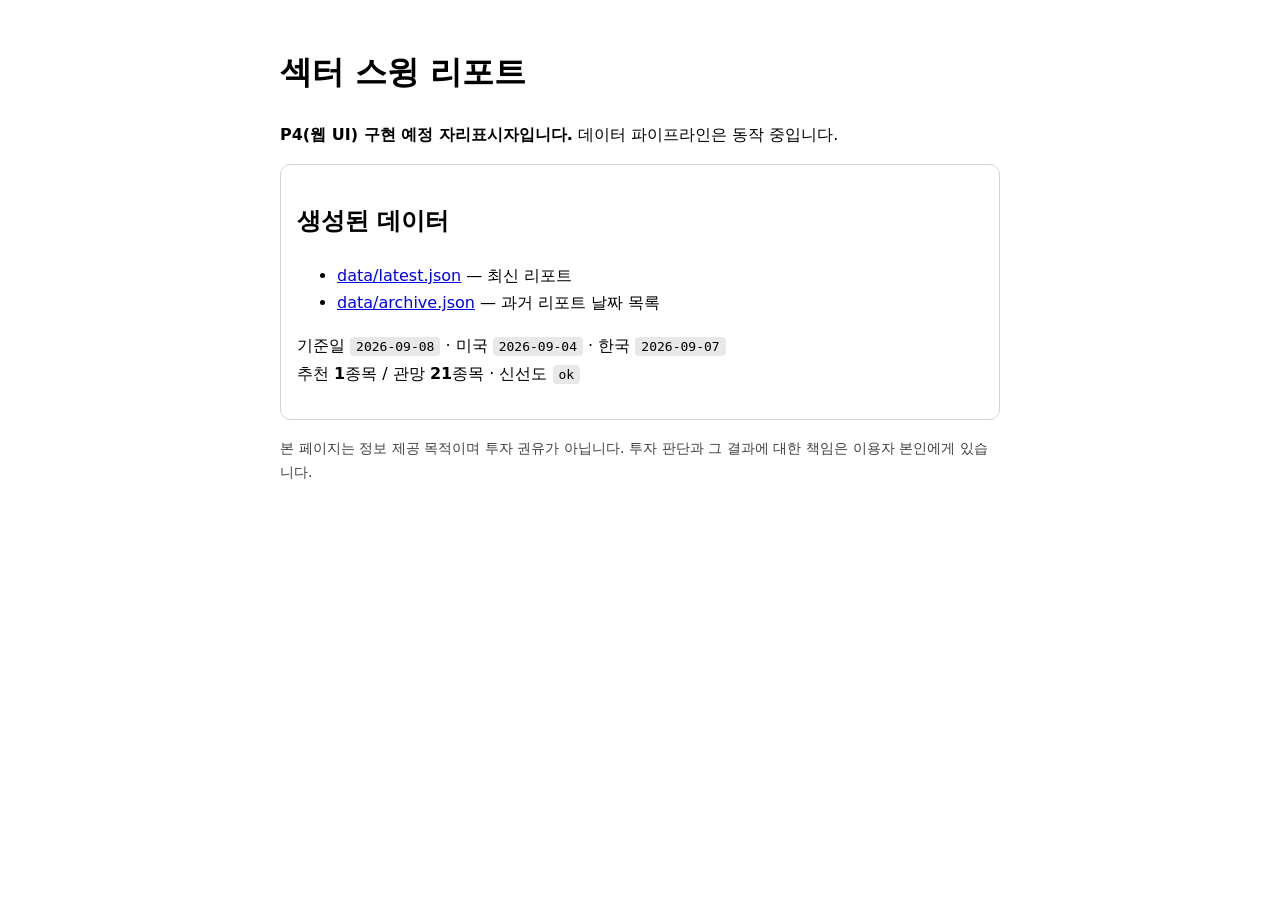
==== docs/index.html @ c624f98d "feat: 섹터 스윙 리포트 데이터 파이프라인 (P0~P3) - 미국 섹터 18종 모멘텀 랭킹 + SPY 200일선 시장 국면 판정 - 한국 섹터 ETF 22종 수집 (FDR ->" ====
<!doctype html>
<html lang="ko">
<head>
<meta charset="utf-8">
<meta name="viewport" content="width=device-width, initial-scale=1">
<title>섹터 스윙 리포트</title>
<style>
  :root { color-scheme: light dark; }
  body { font-family: system-ui, -apple-system, "Segoe UI", sans-serif;
         max-width: 720px; margin: 0 auto; padding: 24px; line-height: 1.7; }
  code { background: rgba(128,128,128,.18); padding: 2px 6px; border-radius: 4px; }
  .box { border: 1px solid rgba(128,128,128,.35); border-radius: 10px; padding: 16px; margin: 16px 0; }
</style>
</head>
<body>
  <h1>섹터 스윙 리포트</h1>
  <p><strong>P4(웹 UI) 구현 예정 자리표시자입니다.</strong> 데이터 파이프라인은 동작 중입니다.</p>
  <div class="box">
    <h2>생성된 데이터</h2>
    <ul>
      <li><a href="data/latest.json">data/latest.json</a> — 최신 리포트</li>
      <li><a href="data/archive.json">data/archive.json</a> — 과거 리포트 날짜 목록</li>
    </ul>
    <p id="status">불러오는 중…</p>
  </div>
  <p style="font-size:.9em;opacity:.75">
    본 페이지는 정보 제공 목적이며 투자 권유가 아닙니다. 투자 판단과 그 결과에 대한 책임은 이용자 본인에게 있습니다.
  </p>
<script>
fetch('data/latest.json?t=' + Date.now())
  .then(r => r.json())
  .then(d => {
    document.getElementById('status').innerHTML =
      `기준일 <code>${d.report_date}</code> · 미국 <code>${d.us_asof}</code> · 한국 <code>${d.kr_asof}</code><br>` +
      `추천 <strong>${d.counts.picks}</strong>종목 / 관망 <strong>${d.counts.watch}</strong>종목 · 신선도 <code>${d.freshness.status}</code>`;
  })
  .catch(e => { document.getElementById('status').textContent = '데이터를 불러오지 못했습니다: ' + e; });
</script>
</body>
</html>
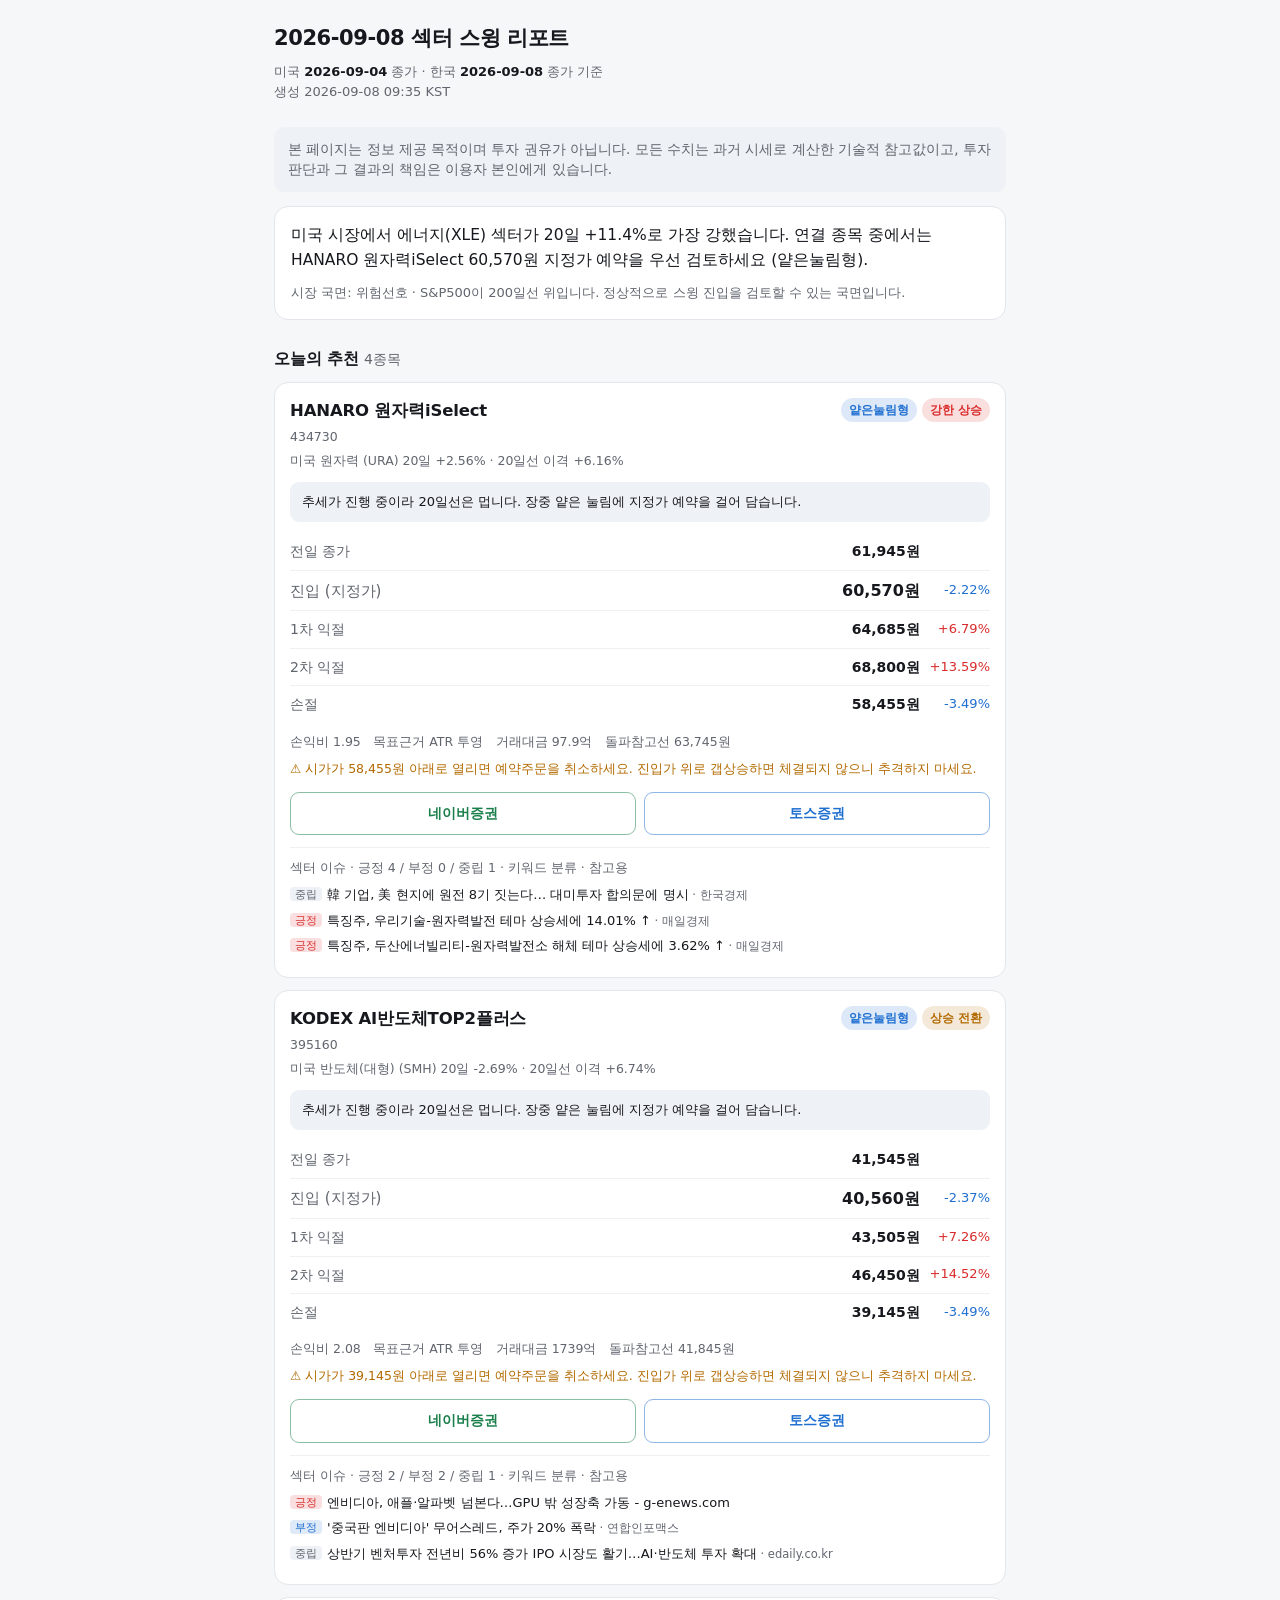
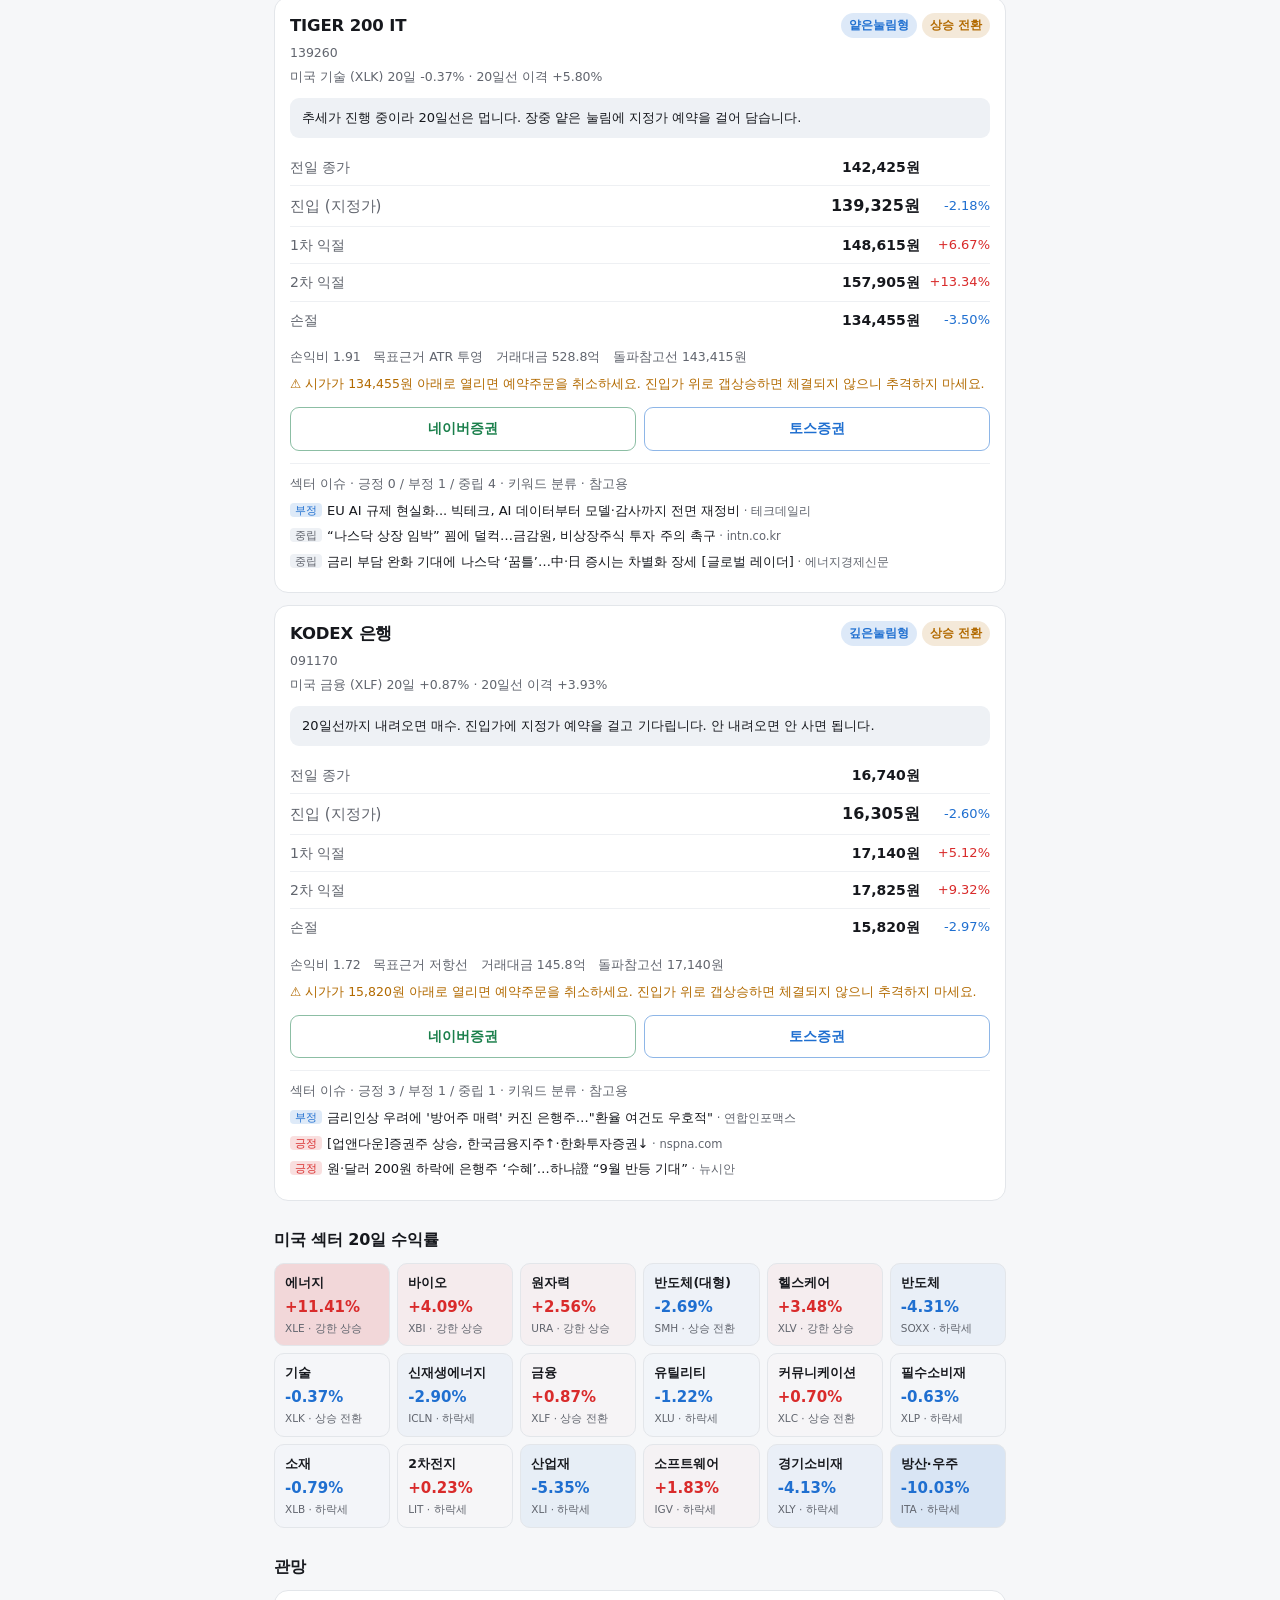
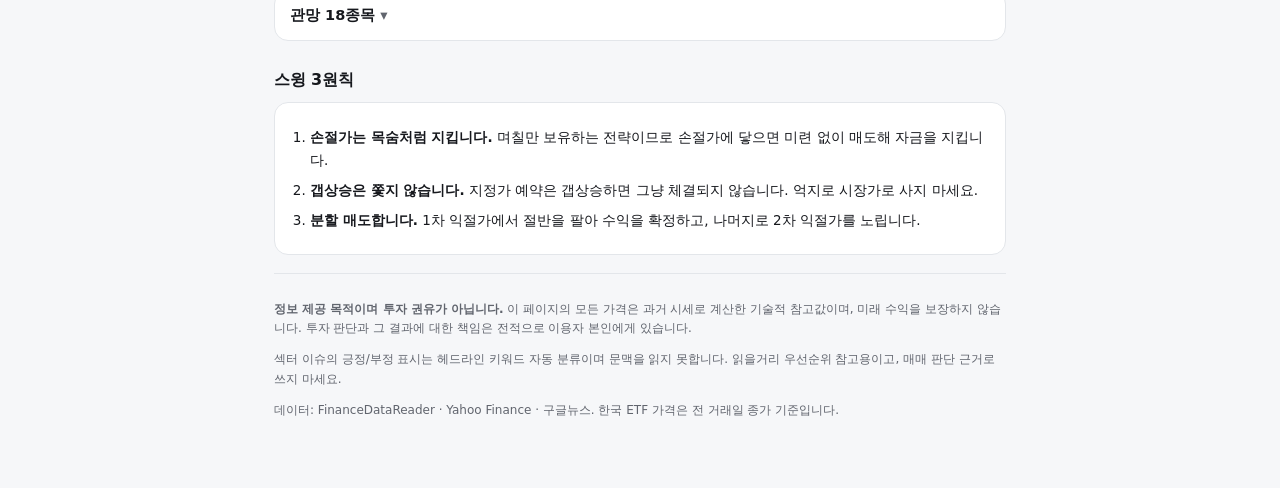
==== commit b74361c4: "feat: 예약주문 실행 제약 반영 + Gemini 분류 + 웹 UI (P4) ## 진입가를 예약 지정가 매수로 실행 가능하게 수정 '돌파 시 진입'은 예약매매로 구현되지 않는다." ====
--- a/docs/index.html
+++ b/docs/index.html
@@ -2,39 +2,55 @@
 <html lang="ko">
 <head>
 <meta charset="utf-8">
-<meta name="viewport" content="width=device-width, initial-scale=1">
+<meta name="viewport" content="width=device-width, initial-scale=1, viewport-fit=cover">
+<meta name="color-scheme" content="light dark">
+<meta name="description" content="미국 섹터 흐름을 한국 섹터 ETF 스윙 매매로 연결하는 매일 아침 리포트">
 <title>섹터 스윙 리포트</title>
-<style>
-  :root { color-scheme: light dark; }
-  body { font-family: system-ui, -apple-system, "Segoe UI", sans-serif;
-         max-width: 720px; margin: 0 auto; padding: 24px; line-height: 1.7; }
-  code { background: rgba(128,128,128,.18); padding: 2px 6px; border-radius: 4px; }
-  .box { border: 1px solid rgba(128,128,128,.35); border-radius: 10px; padding: 16px; margin: 16px 0; }
-</style>
+<link rel="stylesheet" href="assets/style.css">
 </head>
 <body>
-  <h1>섹터 스윙 리포트</h1>
-  <p><strong>P4(웹 UI) 구현 예정 자리표시자입니다.</strong> 데이터 파이프라인은 동작 중입니다.</p>
-  <div class="box">
-    <h2>생성된 데이터</h2>
-    <ul>
-      <li><a href="data/latest.json">data/latest.json</a> — 최신 리포트</li>
-      <li><a href="data/archive.json">data/archive.json</a> — 과거 리포트 날짜 목록</li>
-    </ul>
-    <p id="status">불러오는 중…</p>
+<div class="wrap">
+
+  <header>
+    <h1 id="title">섹터 스윙 리포트</h1>
+    <div class="meta" id="meta">불러오는 중…</div>
+  </header>
+
+  <div id="banners"></div>
+
+  <div class="headline" id="headline"></div>
+
+  <h2>오늘의 추천 <span class="cnt" id="picks-cnt"></span></h2>
+  <div id="picks"></div>
+
+  <h2>미국 섹터 20일 수익률</h2>
+  <div id="heat"></div>
+
+  <h2>관망</h2>
+  <div id="watch"></div>
+
+  <h2>스윙 3원칙</h2>
+  <div class="rules">
+    <ol>
+      <li><b>손절가는 목숨처럼 지킵니다.</b> 며칠만 보유하는 전략이므로 손절가에 닿으면 미련 없이 매도해 자금을 지킵니다.</li>
+      <li><b>갭상승은 쫓지 않습니다.</b> 지정가 예약은 갭상승하면 그냥 체결되지 않습니다. 억지로 시장가로 사지 마세요.</li>
+      <li><b>분할 매도합니다.</b> 1차 익절가에서 절반을 팔아 수익을 확정하고, 나머지로 2차 익절가를 노립니다.</li>
+    </ol>
   </div>
-  <p style="font-size:.9em;opacity:.75">
-    본 페이지는 정보 제공 목적이며 투자 권유가 아닙니다. 투자 판단과 그 결과에 대한 책임은 이용자 본인에게 있습니다.
-  </p>
-<script>
-fetch('data/latest.json?t=' + Date.now())
-  .then(r => r.json())
-  .then(d => {
-    document.getElementById('status').innerHTML =
-      `기준일 <code>${d.report_date}</code> · 미국 <code>${d.us_asof}</code> · 한국 <code>${d.kr_asof}</code><br>` +
-      `추천 <strong>${d.counts.picks}</strong>종목 / 관망 <strong>${d.counts.watch}</strong>종목 · 신선도 <code>${d.freshness.status}</code>`;
-  })
-  .catch(e => { document.getElementById('status').textContent = '데이터를 불러오지 못했습니다: ' + e; });
-</script>
+
+  <div id="archive-sec" hidden>
+    <h2>과거 리포트</h2>
+    <select id="archive" aria-label="과거 리포트 날짜 선택"></select>
+  </div>
+
+  <div class="disc">
+    <p><b>정보 제공 목적이며 투자 권유가 아닙니다.</b> 이 페이지의 모든 가격은 과거 시세로 계산한 기술적 참고값이며,
+    미래 수익을 보장하지 않습니다. 투자 판단과 그 결과에 대한 책임은 전적으로 이용자 본인에게 있습니다.</p>
+    <p id="issue-disc"></p>
+    <p>데이터: FinanceDataReader · Yahoo Finance · 구글뉴스. 한국 ETF 가격은 전 거래일 종가 기준입니다.</p>
+  </div>
+
+</div>
+<script src="assets/app.js"></script>
 </body>
 </html>
--- a/docs/assets/style.css
+++ b/docs/assets/style.css
@@ -0,0 +1,151 @@
+/* 섹터 스윙 리포트 - 모바일 우선, 다크모드 기본 */
+:root {
+  --bg: #f6f7f9; --card: #fff; --ink: #16181d; --dim: #61656e;
+  --line: #e3e6ea; --line2: #eef0f3;
+  --up: #d92b2b; --down: #1f6fd0; --warn: #b26a00; --ok: #1a7f4b;
+  --chipbg: #eef1f5;
+  --r: 14px;
+  --fs: 15px;
+}
+@media (prefers-color-scheme: dark) {
+  :root {
+    --bg: #0e1015; --card: #171a21; --ink: #e8eaee; --dim: #9aa0ab;
+    --line: #262b35; --line2: #1f242c;
+    --up: #ff6b6b; --down: #5aa9ff; --warn: #e0a33a; --ok: #4ad08a;
+    --chipbg: #222732;
+  }
+}
+* { box-sizing: border-box; }
+html { -webkit-text-size-adjust: 100%; }
+body {
+  margin: 0; background: var(--bg); color: var(--ink);
+  font: var(--fs)/1.6 -apple-system, BlinkMacSystemFont, "Apple SD Gothic Neo",
+        "Pretendard", "Malgun Gothic", system-ui, sans-serif;
+  padding: 0 0 56px;
+}
+.wrap { max-width: 760px; margin: 0 auto; padding: 0 14px; }
+a { color: inherit; }
+
+/* 헤더 */
+header { padding: 22px 0 14px; }
+h1 { font-size: 21px; margin: 0 0 6px; letter-spacing: -.02em; }
+.meta { color: var(--dim); font-size: 13px; }
+.meta b { color: var(--ink); font-weight: 600; }
+
+/* 배너 */
+.banner {
+  border-radius: 10px; padding: 11px 13px; margin: 10px 0; font-size: 13.5px;
+  border: 1px solid transparent; line-height: 1.5;
+}
+.banner.warn { background: rgba(224,163,58,.13); border-color: rgba(224,163,58,.4); color: var(--warn); }
+.banner.err  { background: rgba(217,43,43,.13); border-color: rgba(217,43,43,.4); color: var(--up); }
+.banner.note { background: var(--chipbg); color: var(--dim); }
+
+/* 헤드라인 */
+.headline {
+  background: var(--card); border: 1px solid var(--line); border-radius: var(--r);
+  padding: 16px; margin: 14px 0; font-size: 15.5px; line-height: 1.65;
+}
+.headline .regime { display: block; margin-top: 8px; font-size: 13px; color: var(--dim); }
+
+h2 { font-size: 16px; margin: 26px 0 10px; letter-spacing: -.01em; }
+h2 .cnt { color: var(--dim); font-weight: 400; font-size: 14px; }
+
+/* 종목 카드 */
+.card {
+  background: var(--card); border: 1px solid var(--line);
+  border-radius: var(--r); padding: 15px; margin-bottom: 12px;
+}
+.card-top { display: flex; align-items: flex-start; gap: 8px; flex-wrap: wrap; }
+.nm { font-weight: 700; font-size: 16.5px; letter-spacing: -.01em; }
+.code { color: var(--dim); font-size: 12.5px; font-variant-numeric: tabular-nums; }
+.spacer { flex: 1 1 auto; }
+.chips { display: flex; gap: 5px; flex-shrink: 0; }
+.chip {
+  font-size: 11.5px; padding: 3px 8px; border-radius: 999px;
+  background: var(--chipbg); color: var(--dim); white-space: nowrap;
+}
+.chip.strong  { background: rgba(217,43,43,.15); color: var(--up); font-weight: 600; }
+.chip.turning { background: rgba(178,106,0,.15); color: var(--warn); font-weight: 600; }
+.chip.setup   { background: rgba(31,111,208,.15); color: var(--down); font-weight: 600; }
+.from { color: var(--dim); font-size: 12.5px; margin-top: 3px; }
+
+.howto {
+  margin: 11px 0; padding: 10px 12px; background: var(--chipbg);
+  border-radius: 9px; font-size: 13px; line-height: 1.55;
+}
+
+/* 가격표 */
+table.px { width: 100%; border-collapse: collapse; margin-top: 4px; }
+table.px td { padding: 7px 0; border-bottom: 1px solid var(--line2); font-size: 14px; }
+table.px tr:last-child td { border-bottom: 0; }
+table.px td:first-child { color: var(--dim); width: 6.2em; }
+table.px td.v { text-align: right; font-variant-numeric: tabular-nums; font-weight: 600; }
+table.px td.d { text-align: right; width: 5.4em; font-variant-numeric: tabular-nums; font-size: 13px; }
+.pos { color: var(--up); } .neg { color: var(--down); }
+tr.entry td { font-size: 15px; }
+tr.entry td.v { font-size: 16px; }
+
+.sub { color: var(--dim); font-size: 12.5px; margin-top: 9px; line-height: 1.6; }
+.sub .sep { opacity: .45; margin: 0 5px; }
+.cancel { color: var(--warn); font-size: 12.5px; margin-top: 7px; }
+
+/* 링크 버튼 */
+.links { display: flex; gap: 8px; margin-top: 13px; }
+.links a {
+  flex: 1; text-align: center; padding: 10px 0; border-radius: 9px;
+  border: 1px solid var(--line); text-decoration: none;
+  font-size: 13.5px; font-weight: 600; color: var(--ink); background: transparent;
+}
+.links a.naver { border-color: rgba(26,127,75,.5); color: var(--ok); }
+.links a.toss  { border-color: rgba(31,111,208,.5); color: var(--down); }
+
+/* 뉴스 */
+.news { margin-top: 12px; border-top: 1px solid var(--line2); padding-top: 10px; }
+.news-h { font-size: 12.5px; color: var(--dim); margin-bottom: 7px; }
+.news li { list-style: none; margin-bottom: 6px; font-size: 13px; line-height: 1.5; }
+.news ul { margin: 0; padding: 0; }
+.news a { text-decoration: none; }
+.news a:hover { text-decoration: underline; }
+.tone { font-size: 10.5px; padding: 1px 5px; border-radius: 4px; margin-right: 5px;
+        background: var(--chipbg); color: var(--dim); vertical-align: 1px; }
+.tone.positive { background: rgba(217,43,43,.15); color: var(--up); }
+.tone.negative { background: rgba(31,111,208,.15); color: var(--down); }
+.src { color: var(--dim); font-size: 11.5px; }
+
+/* 섹터 히트맵 */
+.heat { display: grid; grid-template-columns: repeat(auto-fill, minmax(102px, 1fr)); gap: 7px; }
+.hcell {
+  border-radius: 10px; padding: 9px 10px; border: 1px solid var(--line);
+  background: var(--card);
+}
+.hcell .t { font-size: 12.5px; font-weight: 600; }
+.hcell .r { font-size: 15px; font-variant-numeric: tabular-nums; font-weight: 700; margin-top: 2px; }
+.hcell .s { font-size: 10.5px; color: var(--dim); margin-top: 1px; }
+
+/* 관망 목록 */
+details.watch { background: var(--card); border: 1px solid var(--line); border-radius: var(--r); }
+details.watch > summary {
+  cursor: pointer; padding: 13px 15px; font-size: 14.5px; font-weight: 600;
+  list-style: none;
+}
+details.watch > summary::-webkit-details-marker { display: none; }
+details.watch > summary::after { content: " ▾"; color: var(--dim); }
+details.watch[open] > summary::after { content: " ▴"; }
+.wrow { padding: 11px 15px; border-top: 1px solid var(--line2); font-size: 13.5px; }
+.wrow .wn { font-weight: 600; }
+.wrow .wr { color: var(--dim); font-size: 12.5px; margin-top: 3px; }
+
+/* 하단 */
+.rules { background: var(--card); border: 1px solid var(--line); border-radius: var(--r);
+         padding: 15px; font-size: 13.5px; line-height: 1.7; }
+.rules ol { margin: 8px 0 0; padding-left: 20px; }
+.rules li { margin-bottom: 7px; }
+.disc { color: var(--dim); font-size: 12px; line-height: 1.6; margin-top: 18px;
+        padding-top: 14px; border-top: 1px solid var(--line); }
+select {
+  font: inherit; font-size: 13.5px; padding: 7px 10px; border-radius: 8px;
+  border: 1px solid var(--line); background: var(--card); color: var(--ink);
+}
+.empty { background: var(--card); border: 1px dashed var(--line); border-radius: var(--r);
+         padding: 22px 16px; text-align: center; color: var(--dim); font-size: 14px; }
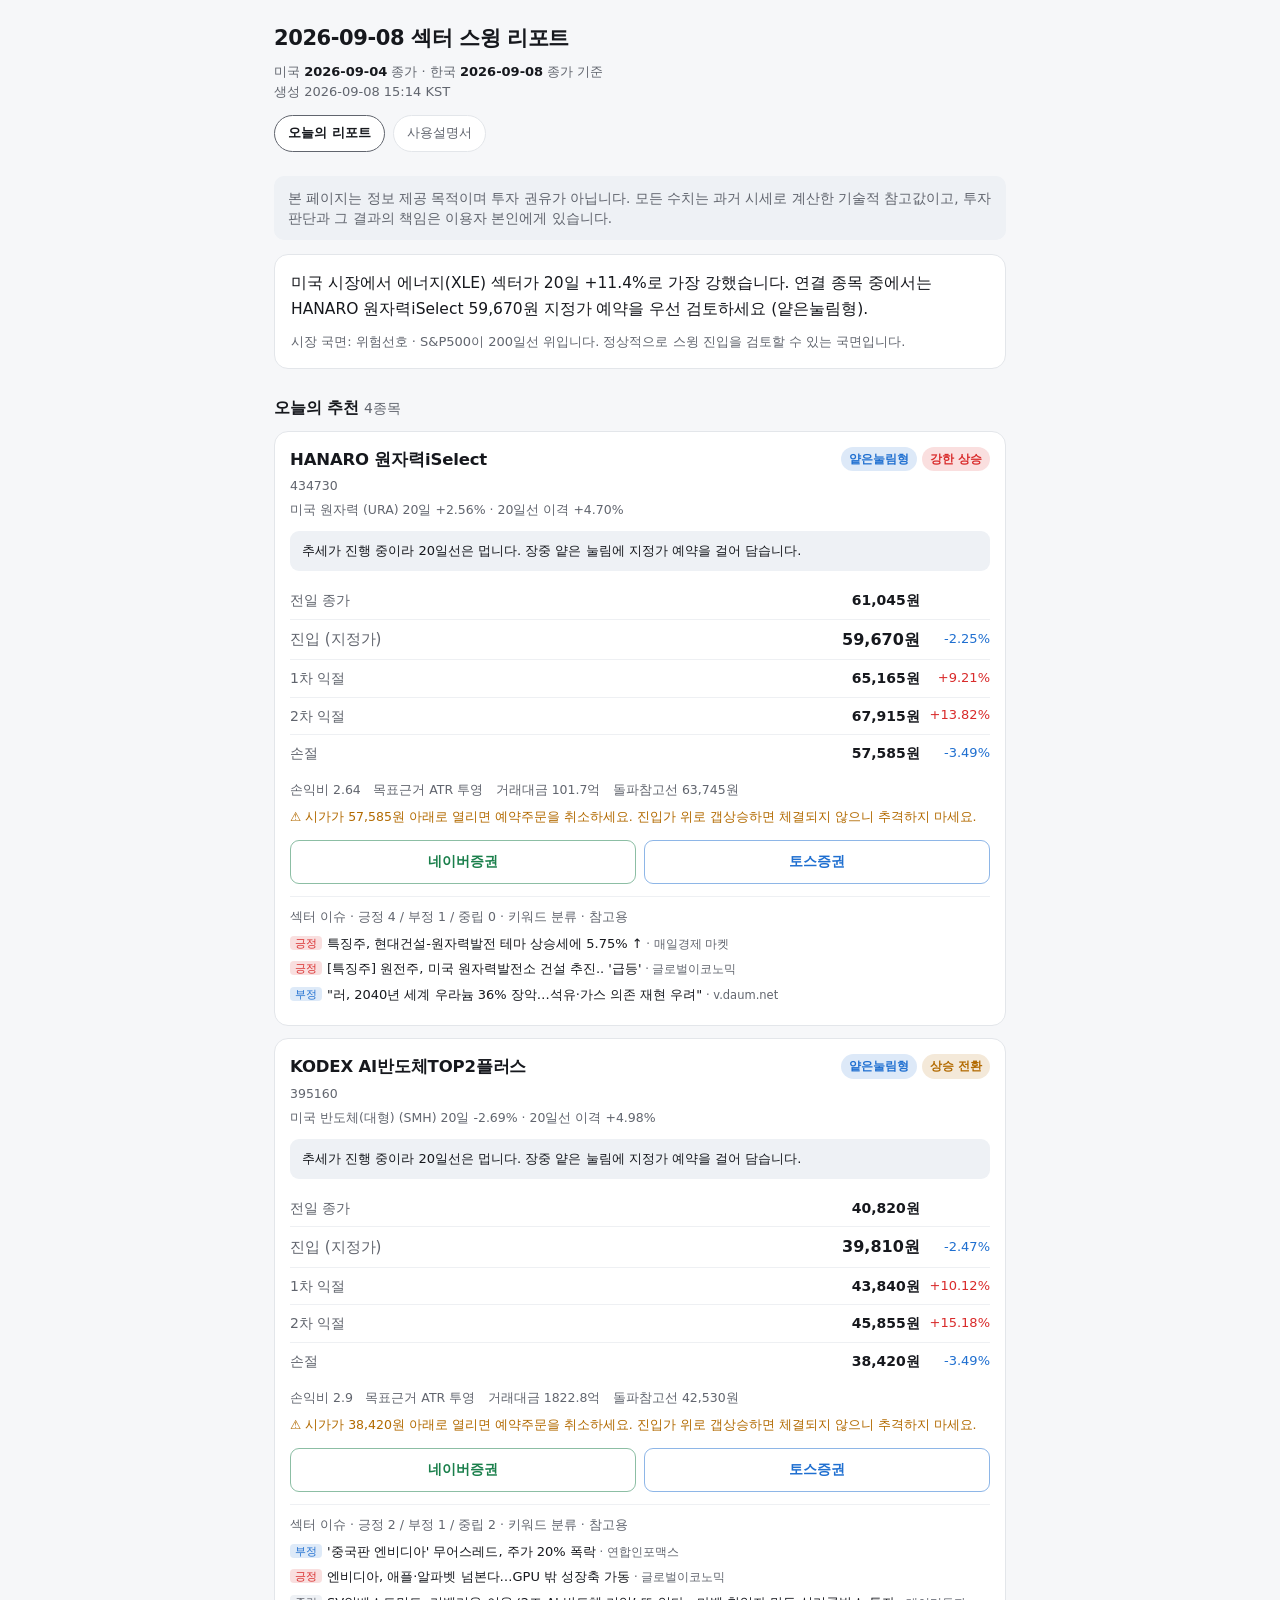
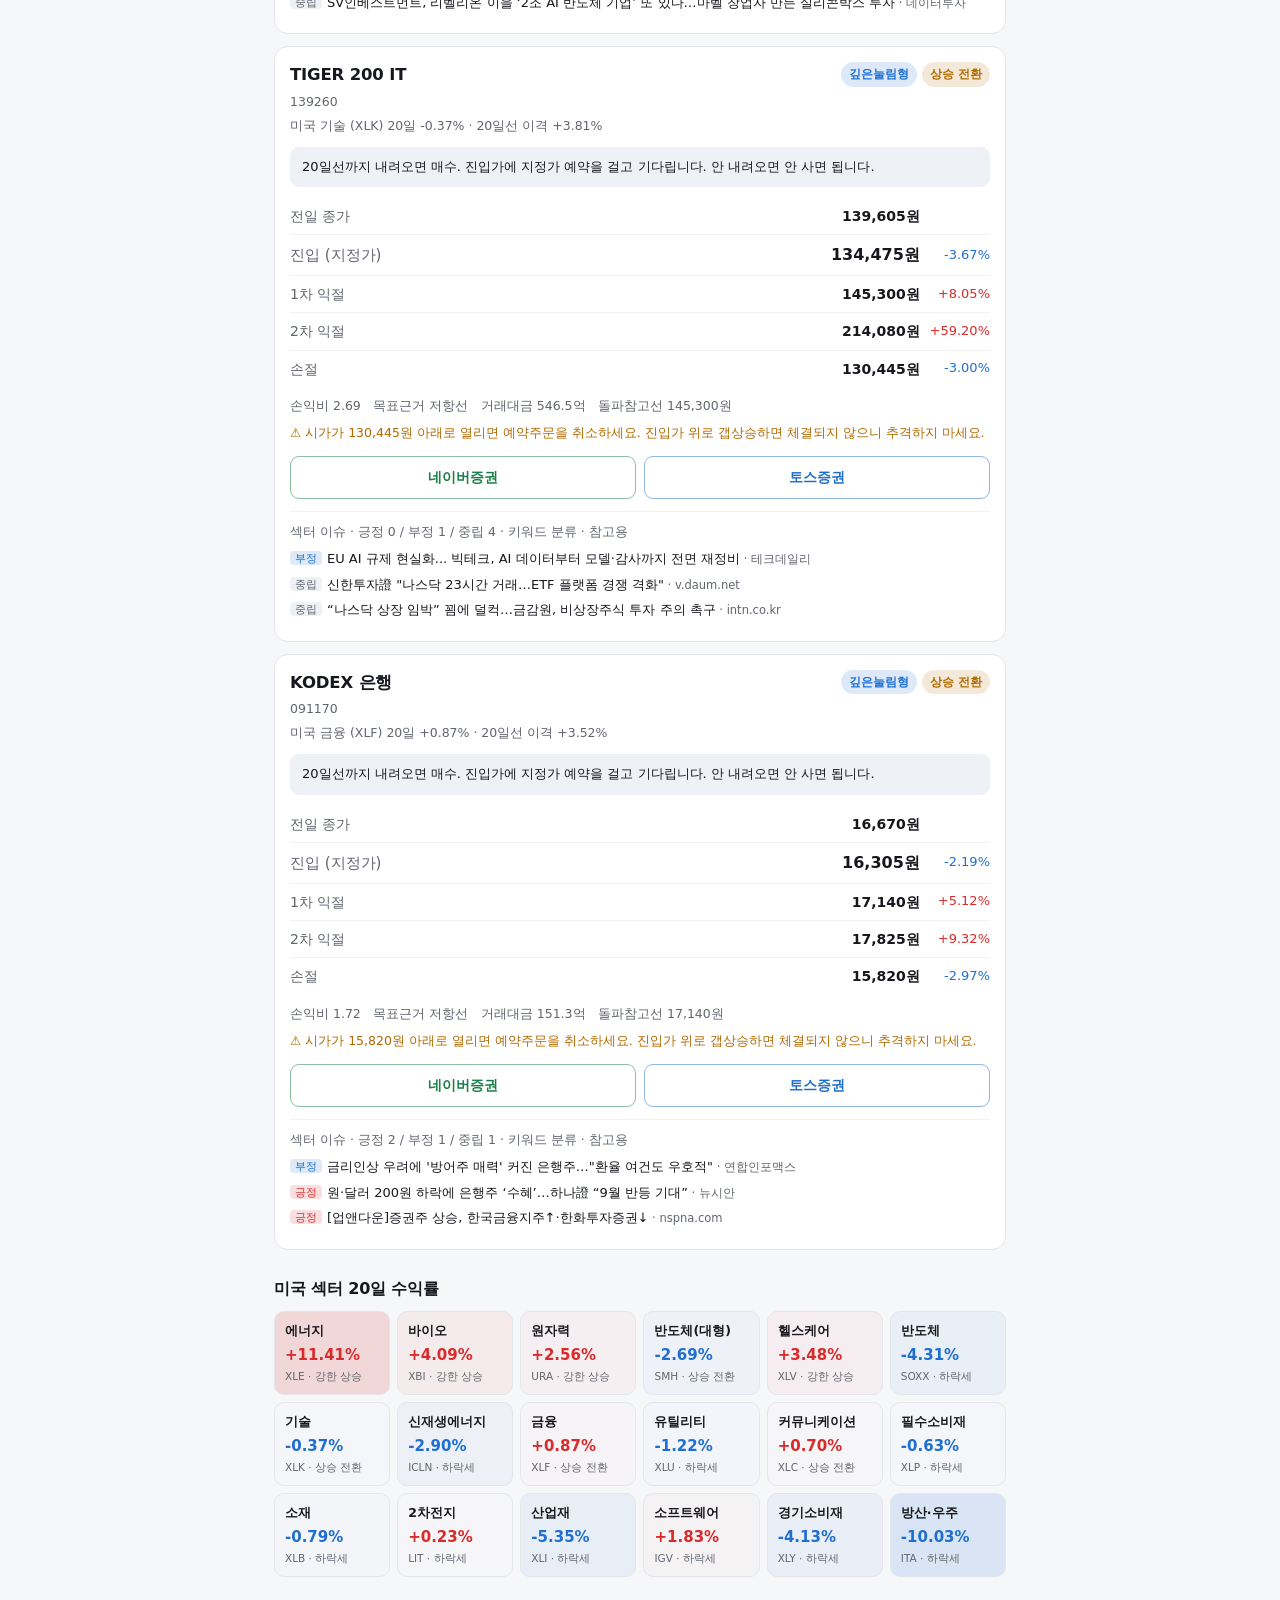
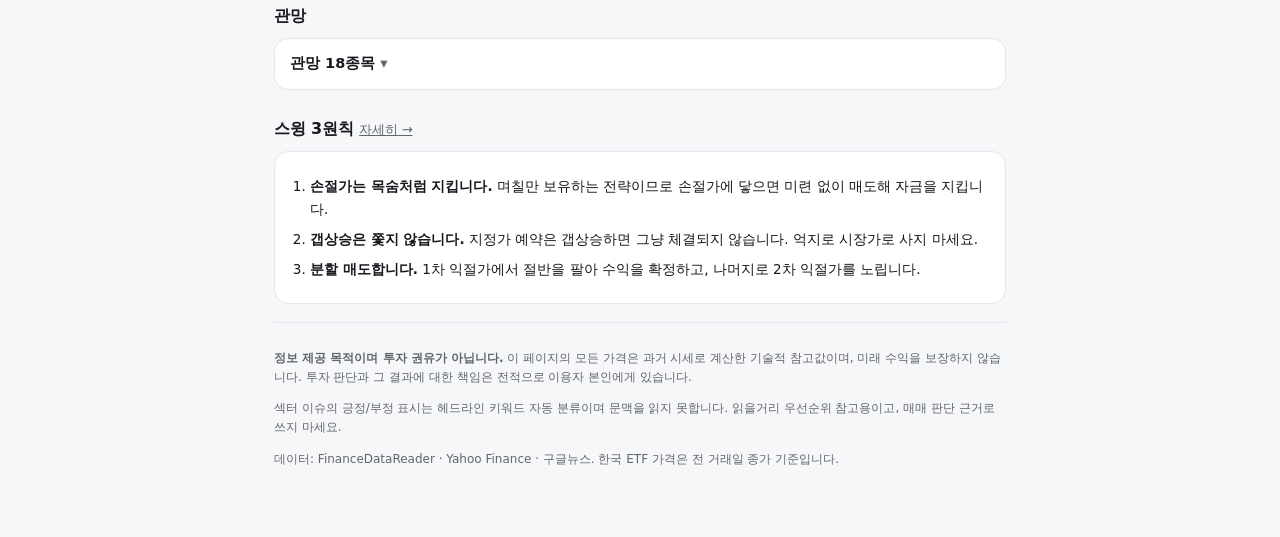
==== commit 68a2880c: "feat: 사용설명서 페이지 추가 (docs/guide.html) 리포트를 읽을 줄 알아야 쓸 수 있다. 6개 절로 구성.  1. 하루 일정 - 05:00 미국장 마감부터 5거래일" ====
--- a/docs/index.html
+++ b/docs/index.html
@@ -14,6 +14,10 @@
   <header>
     <h1 id="title">섹터 스윙 리포트</h1>
     <div class="meta" id="meta">불러오는 중…</div>
+    <nav class="nav">
+      <a href="index.html" class="on">오늘의 리포트</a>
+      <a href="guide.html">사용설명서</a>
+    </nav>
   </header>
 
   <div id="banners"></div>
@@ -29,7 +33,7 @@
   <h2>관망</h2>
   <div id="watch"></div>
 
-  <h2>스윙 3원칙</h2>
+  <h2>스윙 3원칙 <span class="cnt"><a href="guide.html" style="font-size:13px">자세히 →</a></span></h2>
   <div class="rules">
     <ol>
       <li><b>손절가는 목숨처럼 지킵니다.</b> 며칠만 보유하는 전략이므로 손절가에 닿으면 미련 없이 매도해 자금을 지킵니다.</li>
--- a/docs/assets/style.css
+++ b/docs/assets/style.css
@@ -149,3 +149,71 @@
 }
 .empty { background: var(--card); border: 1px dashed var(--line); border-radius: var(--r);
          padding: 22px 16px; text-align: center; color: var(--dim); font-size: 14px; }
+
+/* ===== 사용설명서 ===== */
+.nav { display: flex; gap: 8px; margin: 12px 0 0; }
+.nav a {
+  font-size: 13px; padding: 7px 13px; border-radius: 999px; text-decoration: none;
+  border: 1px solid var(--line); color: var(--dim); background: var(--card);
+}
+.nav a.on { color: var(--ink); font-weight: 600; border-color: var(--dim); }
+
+h3 { font-size: 14.5px; margin: 20px 0 8px; letter-spacing: -.01em; }
+.g-card { background: var(--card); border: 1px solid var(--line);
+          border-radius: var(--r); padding: 16px; margin-bottom: 12px; }
+.lead { color: var(--dim); font-size: 13.5px; margin: 0 0 14px; line-height: 1.65; }
+
+/* 타임라인 */
+.tl { position: relative; padding-left: 76px; }
+.tl::before { content: ""; position: absolute; left: 62px; top: 6px; bottom: 6px;
+              width: 2px; background: var(--line); }
+.tl-item { position: relative; margin-bottom: 18px; }
+.tl-time { position: absolute; left: -76px; width: 56px; text-align: right;
+           font-size: 12.5px; font-weight: 700; font-variant-numeric: tabular-nums;
+           color: var(--ink); line-height: 1.5; }
+.tl-item::before { content: ""; position: absolute; left: -16px; top: 6px;
+                   width: 9px; height: 9px; border-radius: 50%;
+                   background: var(--card); border: 2px solid var(--dim); }
+.tl-item.key::before { border-color: var(--up); background: var(--up); }
+.tl-h { font-weight: 700; font-size: 14.5px; margin-bottom: 3px; }
+.tl-b { font-size: 13.5px; color: var(--dim); line-height: 1.65; }
+.tl-b b { color: var(--ink); font-weight: 600; }
+.tl-b ul { margin: 6px 0 0; padding-left: 17px; }
+.tl-b li { margin-bottom: 3px; }
+
+/* 도식 그리드 */
+.dgrid { display: grid; grid-template-columns: repeat(auto-fit, minmax(228px, 1fr)); gap: 12px; }
+.dg { border: 1px solid var(--line); border-radius: 12px; padding: 13px; background: var(--card); }
+.dg svg { width: 100%; height: auto; display: block; margin-bottom: 9px; }
+.dg-t { font-weight: 700; font-size: 14.5px; margin-bottom: 4px; }
+.dg-d { font-size: 12.8px; color: var(--dim); line-height: 1.6; }
+.dg-d b { color: var(--ink); }
+.dg-rule { font-size: 11.5px; color: var(--dim); margin-top: 8px; padding-top: 8px;
+           border-top: 1px solid var(--line2); font-variant-numeric: tabular-nums; }
+
+/* 범례 */
+.legend { display: flex; flex-wrap: wrap; gap: 14px; font-size: 12.5px;
+          color: var(--dim); margin-bottom: 12px; }
+.legend span { display: inline-flex; align-items: center; gap: 6px; }
+.swatch { width: 20px; height: 0; border-top-width: 2px; border-top-style: solid; }
+
+/* 표 */
+.tbl { width: 100%; border-collapse: collapse; font-size: 13.5px; }
+.tbl th, .tbl td { padding: 9px 8px; border-bottom: 1px solid var(--line2); text-align: left; }
+.tbl th { color: var(--dim); font-weight: 600; font-size: 12.5px; }
+.tbl td.n { text-align: right; font-variant-numeric: tabular-nums; }
+.tbl tr:last-child td { border-bottom: 0; }
+.wrapx { overflow-x: auto; }
+
+/* 강조 박스 */
+.callout { border-radius: 10px; padding: 12px 14px; margin: 12px 0;
+           font-size: 13.5px; line-height: 1.65; border: 1px solid; }
+.callout.danger { background: rgba(217,43,43,.10); border-color: rgba(217,43,43,.35); }
+.callout.info   { background: var(--chipbg); border-color: var(--line); }
+.callout b { font-weight: 700; }
+.num { display: inline-flex; align-items: center; justify-content: center;
+       width: 20px; height: 20px; border-radius: 50%; background: var(--chipbg);
+       font-size: 11.5px; font-weight: 700; margin-right: 7px; flex-shrink: 0; }
+.plist { list-style: none; padding: 0; margin: 0; }
+.plist > li { display: flex; margin-bottom: 13px; font-size: 13.5px; line-height: 1.65; }
+.plist b { color: var(--ink); }
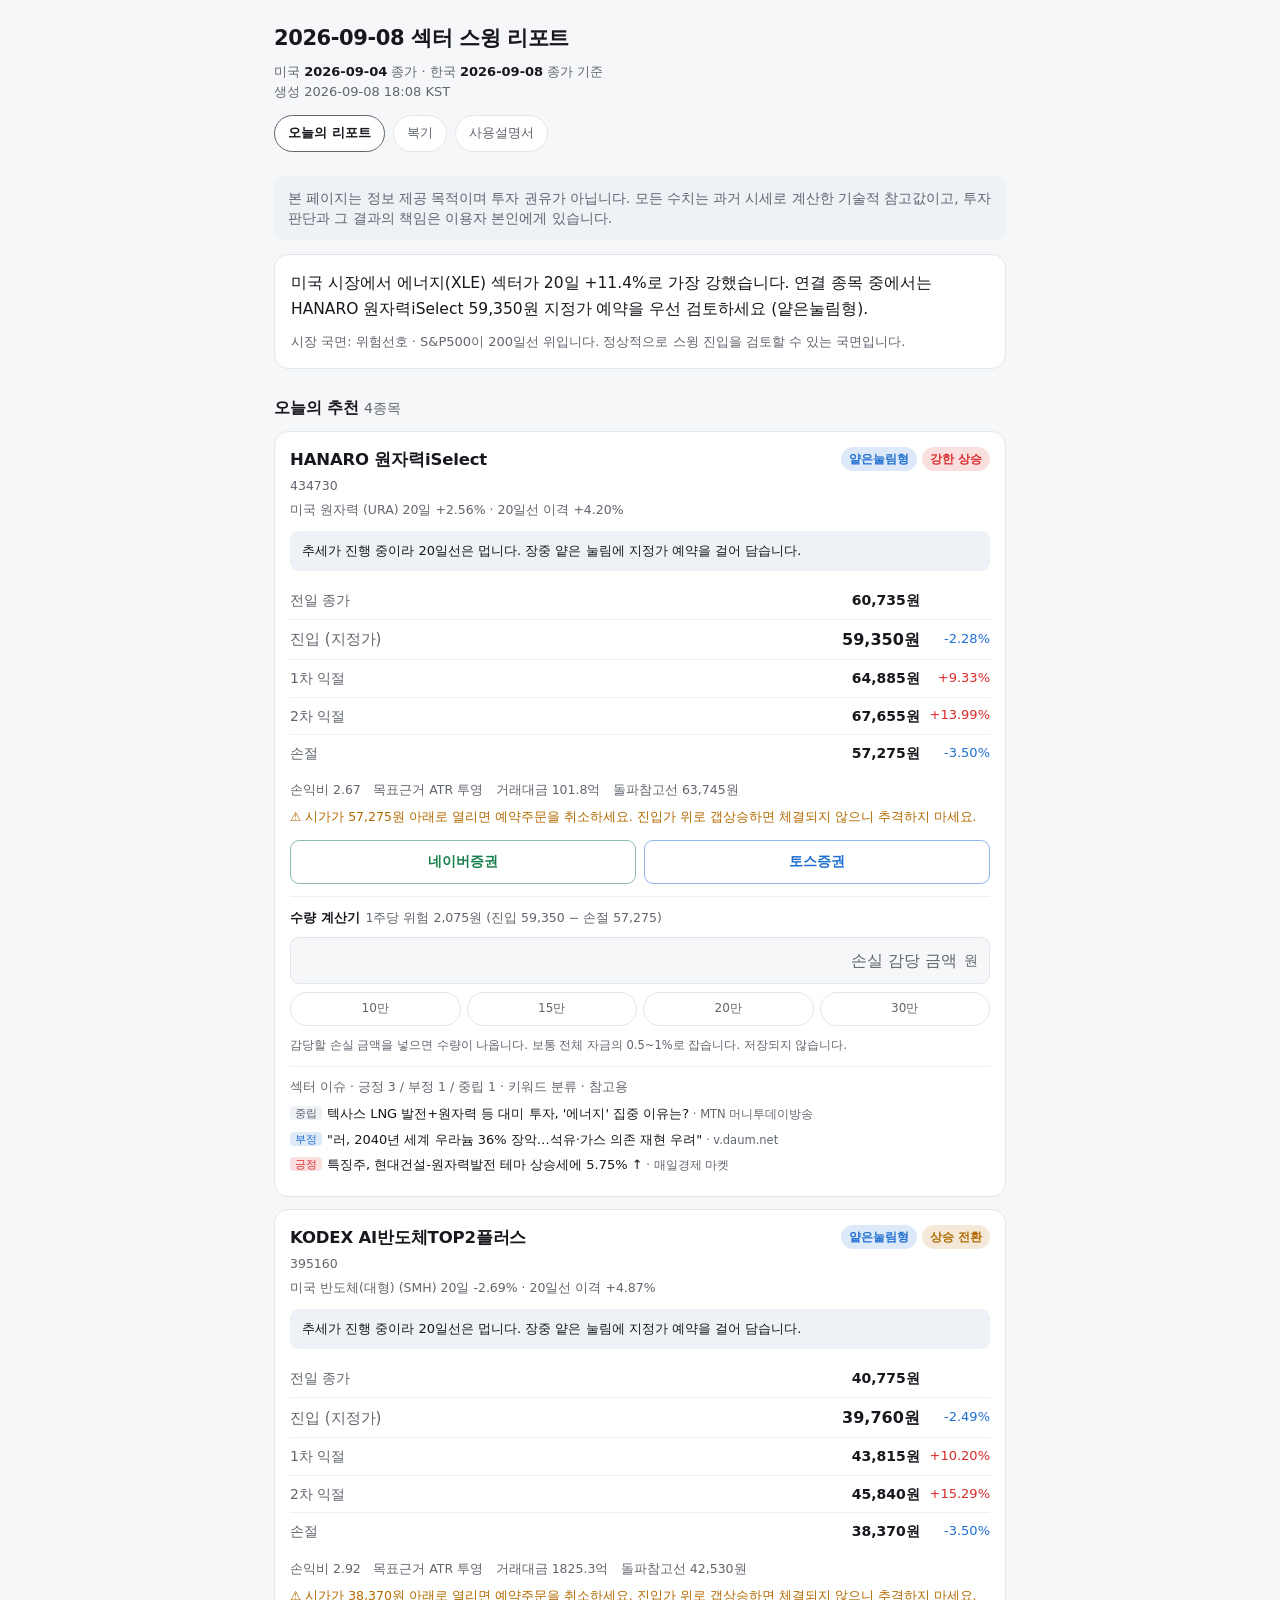
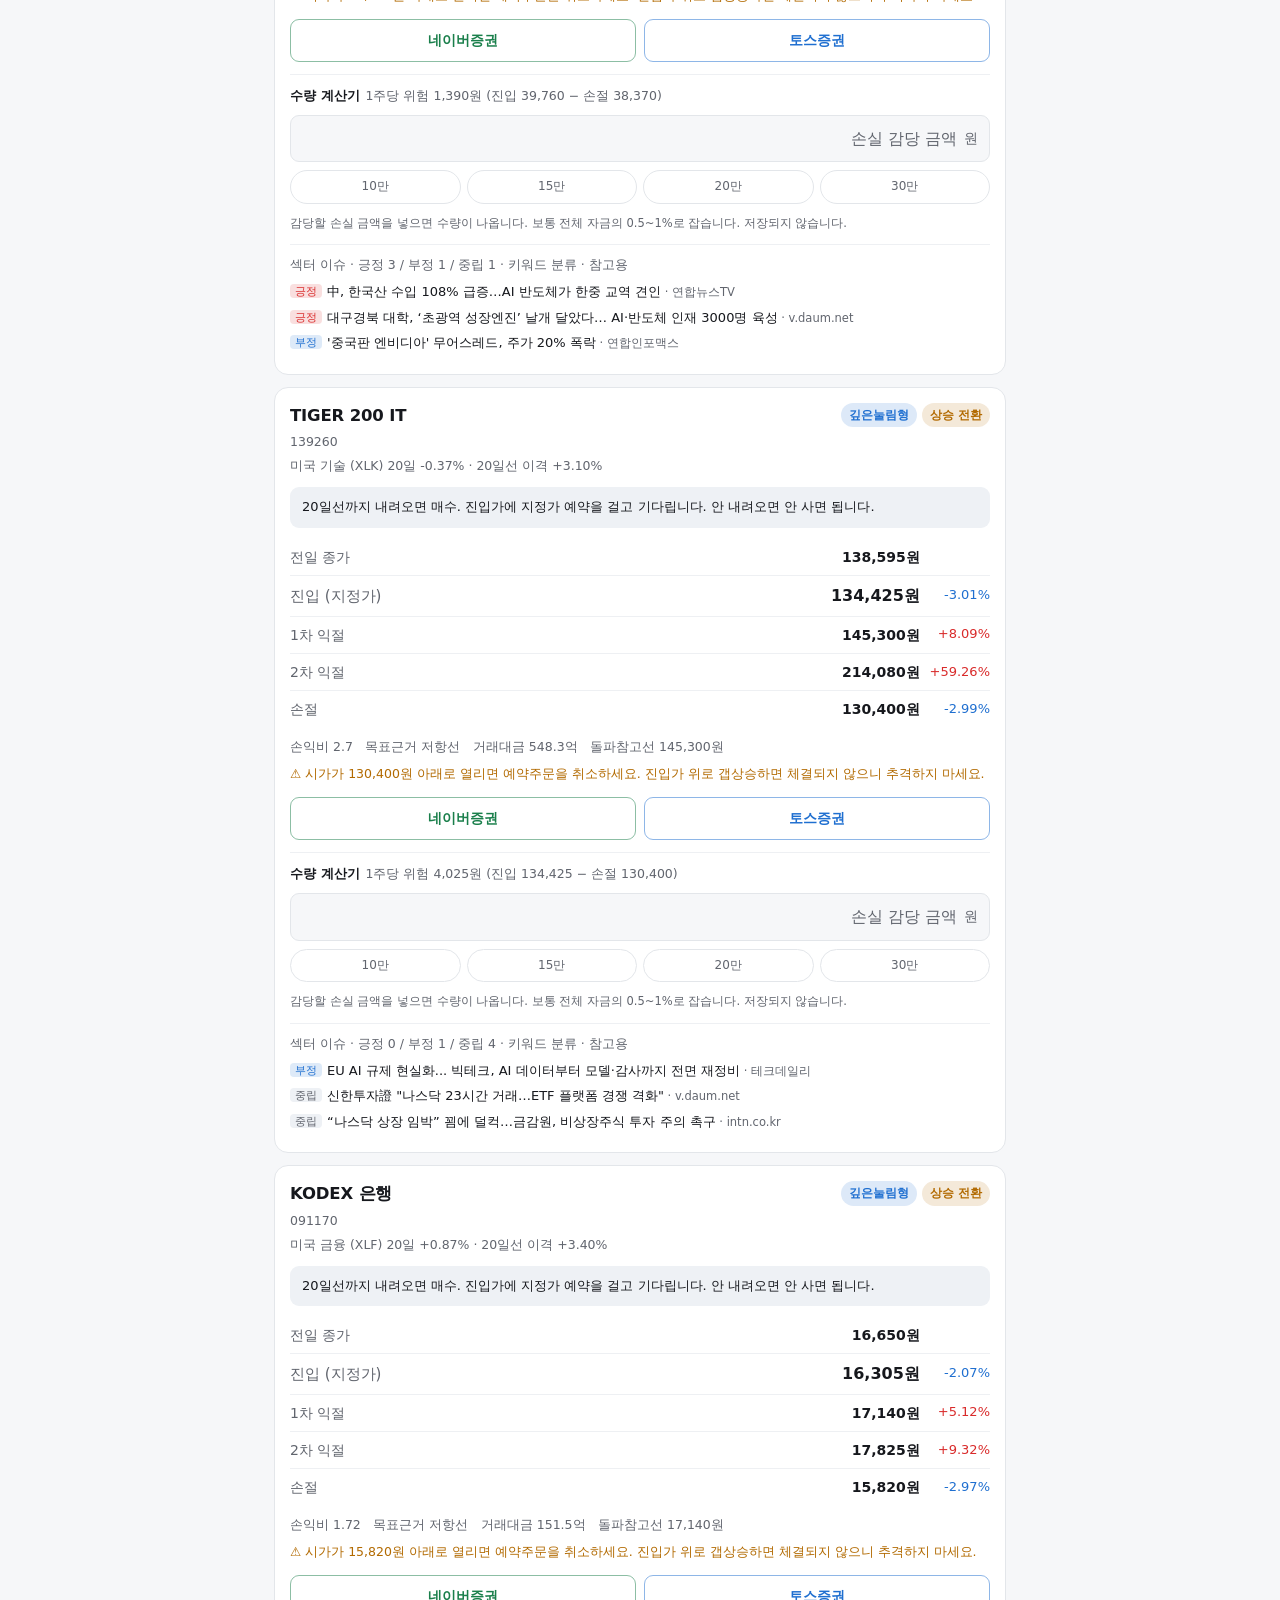
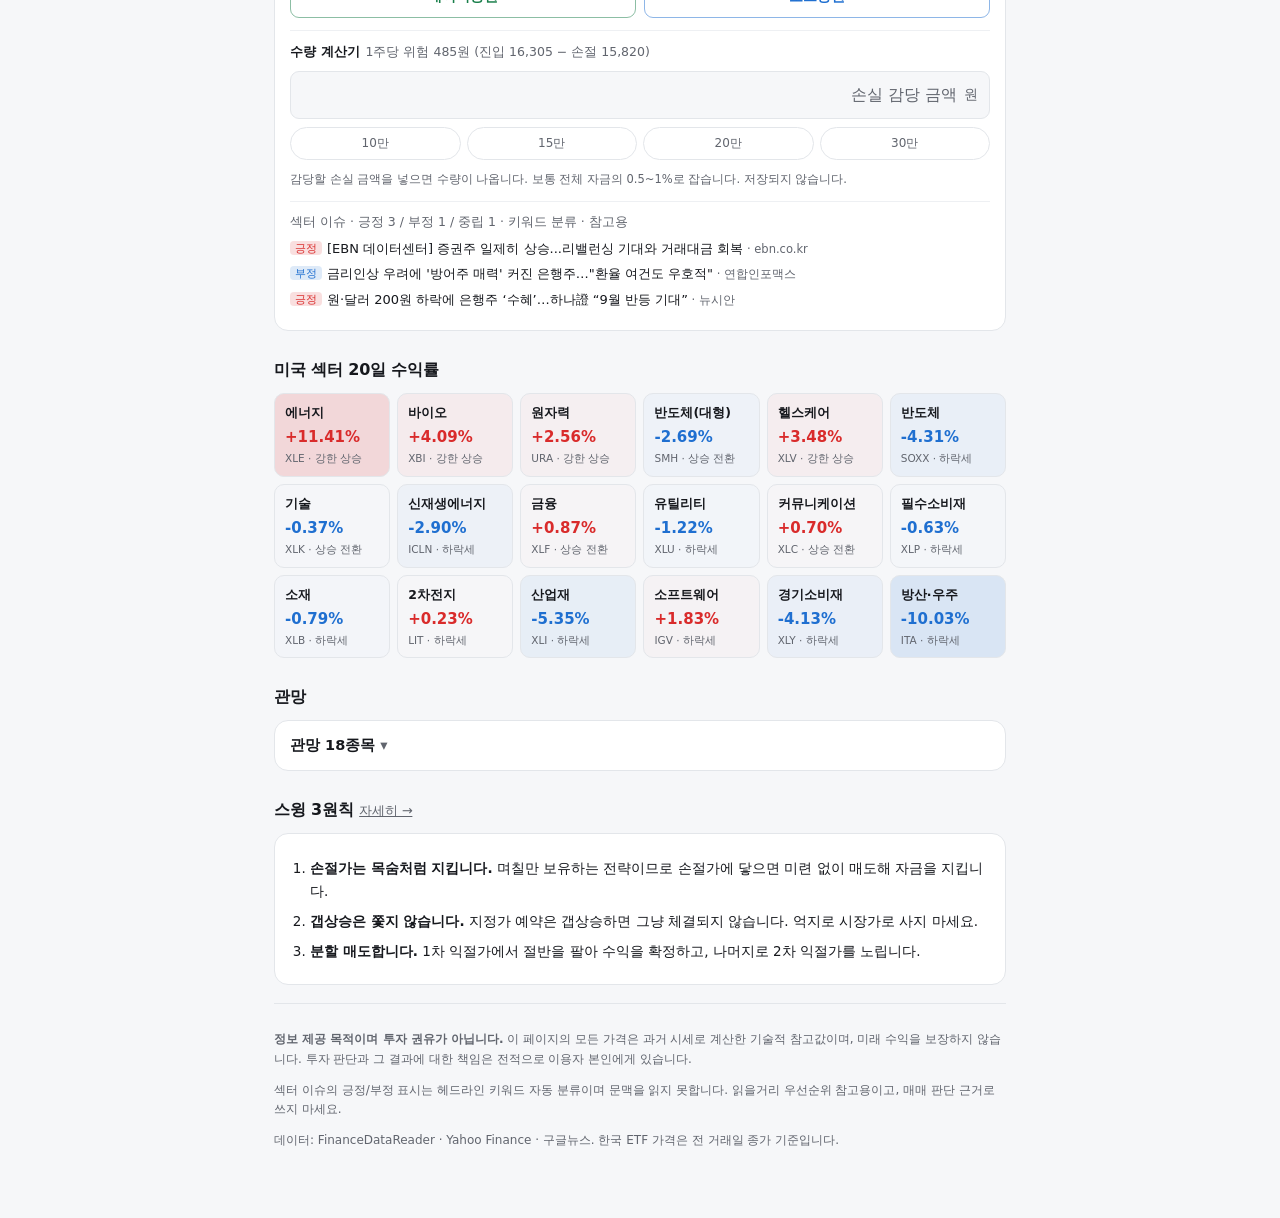
==== commit 85fc0233: "feat: 복기 페이지 (docs/review.html) 지난 추천이 실제로 어떻게 됐는지 시세와 대조한다.  ## 청산 모델을 설명서와 일치시켰다 백테스트는 1차 익절에서 전량 " ====
--- a/docs/index.html
+++ b/docs/index.html
@@ -16,6 +16,7 @@
     <div class="meta" id="meta">불러오는 중…</div>
     <nav class="nav">
       <a href="index.html" class="on">오늘의 리포트</a>
+      <a href="review.html">복기</a>
       <a href="guide.html">사용설명서</a>
     </nav>
   </header>
--- a/docs/assets/style.css
+++ b/docs/assets/style.css
@@ -217,3 +217,76 @@
 .plist { list-style: none; padding: 0; margin: 0; }
 .plist > li { display: flex; margin-bottom: 13px; font-size: 13.5px; line-height: 1.65; }
 .plist b { color: var(--ink); }
+
+/* ===== 수량 계산기 (휘발성) ===== */
+.calc { margin-top: 12px; border-top: 1px solid var(--line2); padding-top: 11px; }
+.calc-h { font-size: 12.5px; color: var(--dim); margin-bottom: 8px; display: flex;
+          align-items: baseline; gap: 6px; flex-wrap: wrap; }
+.calc-h b { color: var(--ink); font-size: 13px; font-weight: 600; }
+.calc-field { display: flex; align-items: center; gap: 7px;
+              border: 1px solid var(--line); border-radius: 9px;
+              padding: 0 11px; background: var(--bg); }
+.calc-field:focus-within { border-color: var(--dim); }
+.calc-field input {
+  flex: 1; min-width: 0; border: 0; background: transparent; color: var(--ink);
+  font: inherit; font-size: 16px; font-weight: 600; padding: 10px 0;
+  text-align: right; font-variant-numeric: tabular-nums;
+  -moz-appearance: textfield; outline: none;
+}
+.calc-field input::-webkit-outer-spin-button,
+.calc-field input::-webkit-inner-spin-button { -webkit-appearance: none; margin: 0; }
+.calc-field input::placeholder { color: var(--dim); font-weight: 400; }
+.calc-field .unit { color: var(--dim); font-size: 13.5px; flex-shrink: 0; }
+/* 프리셋은 균등 그리드로. 줄바꿈 시 한 개만 남아 떨어지는 것을 막는다. */
+.calc-pre { display: grid; grid-template-columns: repeat(4, 1fr); gap: 6px; margin-top: 8px; }
+.calc-pre button {
+  font: inherit; font-size: 12px; padding: 6px 4px; border-radius: 999px;
+  border: 1px solid var(--line); background: var(--card); color: var(--dim);
+  cursor: pointer; font-variant-numeric: tabular-nums; white-space: nowrap;
+}
+.calc-pre button:hover { color: var(--ink); border-color: var(--dim); }
+.calc-out { margin-top: 11px; }
+.calc-out table { width: 100%; border-collapse: collapse; }
+.calc-out td { padding: 6px 0; font-size: 13.5px; border-bottom: 1px solid var(--line2); }
+.calc-out tr:last-child td { border-bottom: 0; }
+.calc-out td:first-child { color: var(--dim); }
+.calc-out td.v { text-align: right; font-variant-numeric: tabular-nums; font-weight: 600; }
+.calc-qty td { padding-top: 9px; }
+.calc-qty td.v { font-size: 19px; }
+.calc-note { font-size: 11.5px; color: var(--dim); margin-top: 9px; line-height: 1.55; }
+.calc-warn { font-size: 12.5px; color: var(--warn); margin-top: 9px; line-height: 1.55; }
+
+/* ===== 복기 페이지 ===== */
+.kpi { display: grid; grid-template-columns: repeat(auto-fit, minmax(96px, 1fr));
+       gap: 8px; margin-bottom: 12px; }
+.kpi div { background: var(--card); border: 1px solid var(--line); border-radius: 11px;
+           padding: 11px 12px; }
+.kpi .k { font-size: 11.5px; color: var(--dim); }
+.kpi .v { font-size: 19px; font-weight: 700; font-variant-numeric: tabular-nums; margin-top: 2px; }
+.kpi .s { font-size: 11px; color: var(--dim); margin-top: 1px; }
+
+.trow { background: var(--card); border: 1px solid var(--line); border-radius: 12px;
+        padding: 12px 14px; margin-bottom: 8px; }
+.trow-h { display: flex; align-items: baseline; gap: 7px; flex-wrap: wrap; }
+.trow-h .d { color: var(--dim); font-size: 12px; font-variant-numeric: tabular-nums; }
+.trow-h .n { font-weight: 700; font-size: 14.5px; }
+.trow-h .r { margin-left: auto; font-weight: 700; font-variant-numeric: tabular-nums; font-size: 15px; }
+.trow-b { font-size: 12.5px; color: var(--dim); margin-top: 5px; line-height: 1.6; }
+.trow-legs { font-size: 12px; color: var(--dim); margin-top: 6px;
+             padding-top: 6px; border-top: 1px solid var(--line2); }
+.trow-legs span { margin-right: 10px; white-space: nowrap; }
+.st { font-size: 11px; padding: 2px 7px; border-radius: 999px; background: var(--chipbg); color: var(--dim); }
+.st.win  { background: rgba(217,43,43,.15); color: var(--up); font-weight: 600; }
+.st.loss { background: rgba(31,111,208,.15); color: var(--down); font-weight: 600; }
+.st.open { background: rgba(178,106,0,.15); color: var(--warn); font-weight: 600; }
+
+.bars td:first-child { white-space: nowrap; width: 1%; padding-right: 10px; font-size: 13px; }
+.bars td.bar { width: auto; min-width: 34px; padding-right: 8px; }
+.bars td.n { white-space: nowrap; width: 1%; padding-left: 8px; }
+.bars .b { height: 9px; border-radius: 5px; background: var(--up); min-width: 2px; }
+.bars .b.neg { background: var(--down); }
+
+.bt-note { background: rgba(178,106,0,.10); border: 1px solid rgba(178,106,0,.35);
+           color: var(--warn); border-radius: 10px; padding: 11px 13px;
+           font-size: 13px; line-height: 1.6; margin-bottom: 12px; }
+.empty-sm { color: var(--dim); font-size: 13.5px; padding: 16px 2px; }
